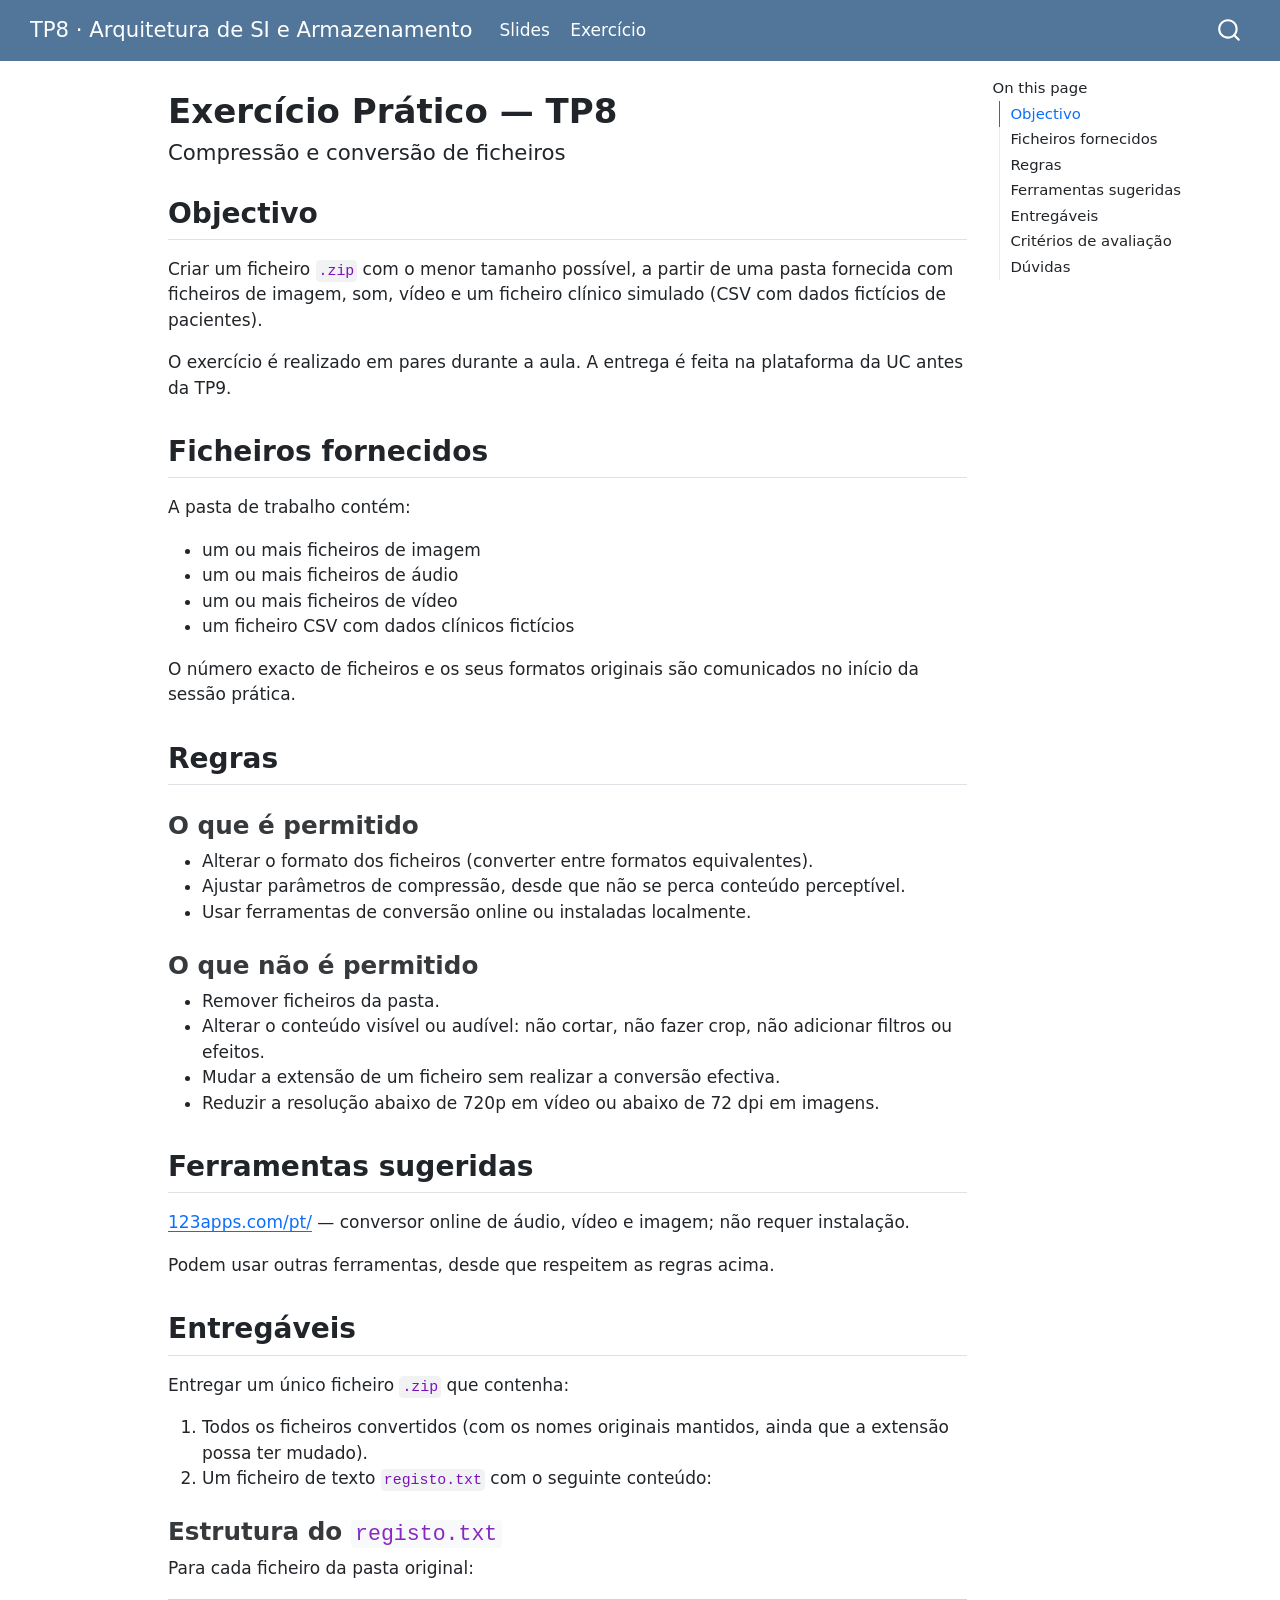
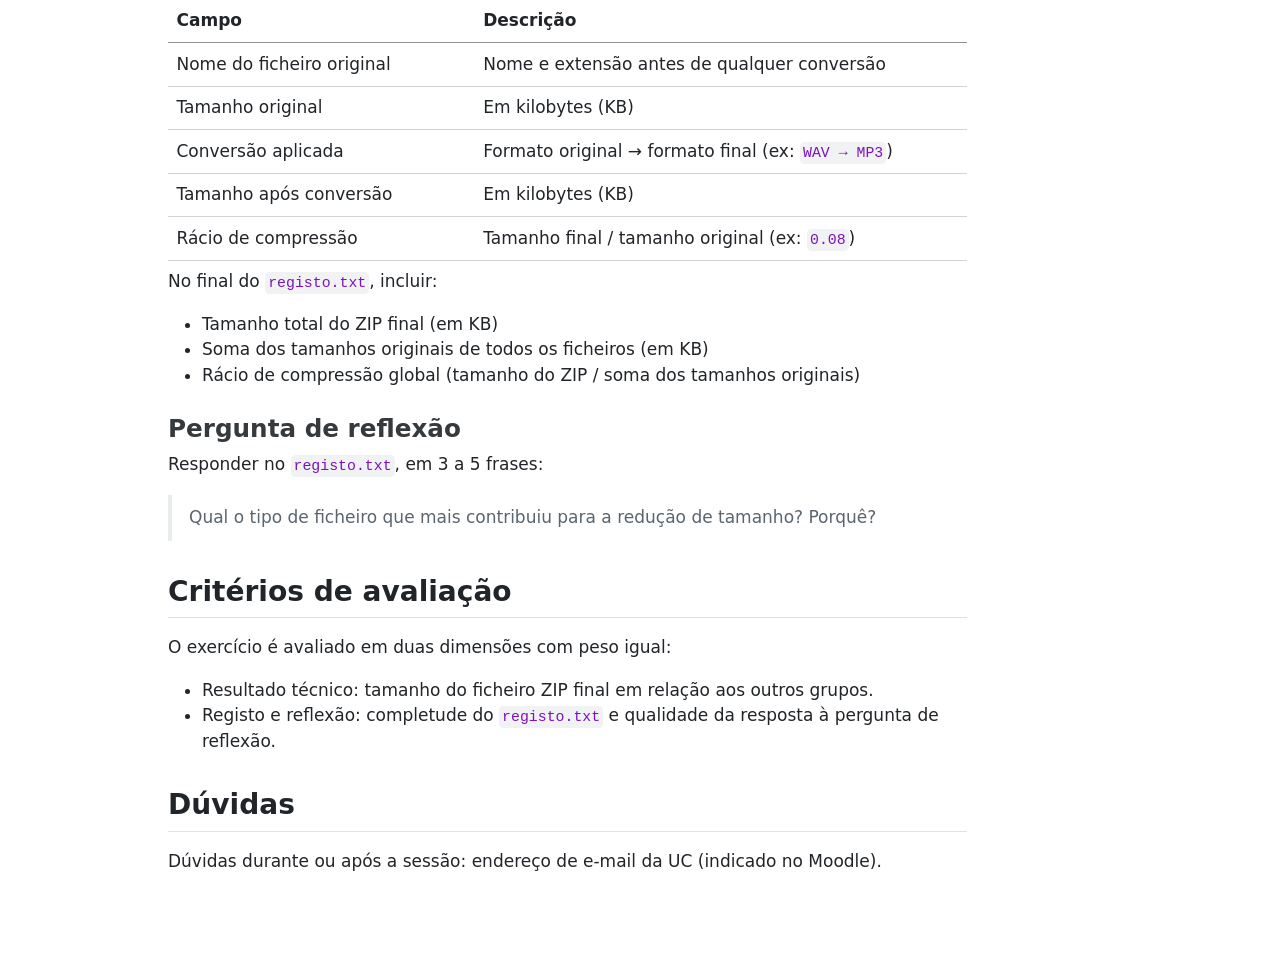
==== exercicio.html @ 9de099da "Built site for gh-pages" ====
<!DOCTYPE html>
<html xmlns="http://www.w3.org/1999/xhtml" lang="en" xml:lang="en"><head>

<meta charset="utf-8">
<meta name="generator" content="quarto-1.9.37">

<meta name="viewport" content="width=device-width, initial-scale=1.0, user-scalable=yes">


<title>Exercício Prático — TP8 – TP8 · Arquitetura de SI e Armazenamento</title>
<style>
/* Default styles provided by pandoc.
** See https://pandoc.org/MANUAL.html#variables-for-html for config info.
*/
code{white-space: pre-wrap;}
span.smallcaps{font-variant: small-caps;}
div.columns{display: flex; gap: min(4vw, 1.5em);}
div.column{flex: auto; overflow-x: auto;}
div.hanging-indent{margin-left: 1.5em; text-indent: -1.5em;}
ul.task-list{list-style: none;}
ul.task-list li input[type="checkbox"] {
  width: 0.8em;
  margin: 0 0.8em 0.2em -1em; /* quarto-specific, see https://github.com/quarto-dev/quarto-cli/issues/4556 */ 
  vertical-align: middle;
}
</style>


<script src="site_libs/quarto-nav/quarto-nav.js"></script>
<script src="site_libs/quarto-nav/headroom.min.js"></script>
<script src="site_libs/clipboard/clipboard.min.js"></script>
<script src="site_libs/quarto-search/autocomplete.umd.js"></script>
<script src="site_libs/quarto-search/fuse.min.js"></script>
<script src="site_libs/quarto-search/quarto-search.js"></script>
<meta name="quarto:offset" content="./">
<script src="site_libs/quarto-html/quarto.js" type="module"></script>
<script src="site_libs/quarto-html/tabsets/tabsets.js" type="module"></script>
<script src="site_libs/quarto-html/popper.min.js"></script>
<script src="site_libs/quarto-html/tippy.umd.min.js"></script>
<script src="site_libs/quarto-html/anchor.min.js"></script>
<link href="site_libs/quarto-html/tippy.css" rel="stylesheet">
<link href="site_libs/quarto-html/quarto-syntax-highlighting-7f8f88aac4f3542376d5c11b86a4c14d.css" rel="stylesheet" id="quarto-text-highlighting-styles">
<script src="site_libs/bootstrap/bootstrap.min.js"></script>
<link href="site_libs/bootstrap/bootstrap-icons.css" rel="stylesheet">
<link href="site_libs/bootstrap/bootstrap-244ce1b9ec229af56bb6f90d24b3371d.min.css" rel="stylesheet" append-hash="true" id="quarto-bootstrap" data-mode="light">
<script id="quarto-search-options" type="application/json">{
  "location": "navbar",
  "copy-button": false,
  "collapse-after": 3,
  "panel-placement": "end",
  "type": "overlay",
  "limit": 50,
  "keyboard-shortcut": [
    "f",
    "/",
    "s"
  ],
  "show-item-context": false,
  "language": {
    "search-no-results-text": "No results",
    "search-matching-documents-text": "matching documents",
    "search-copy-link-title": "Copy link to search",
    "search-hide-matches-text": "Hide additional matches",
    "search-more-match-text": "more match in this document",
    "search-more-matches-text": "more matches in this document",
    "search-clear-button-title": "Clear",
    "search-text-placeholder": "",
    "search-detached-cancel-button-title": "Cancel",
    "search-submit-button-title": "Submit",
    "search-label": "Search"
  }
}</script>


<link rel="stylesheet" href="custom.css">
</head>

<body class="nav-fixed quarto-light">

<div id="quarto-search-results"></div>
  <header id="quarto-header" class="headroom fixed-top">
    <nav class="navbar navbar-expand-lg " data-bs-theme="dark">
      <div class="navbar-container container-fluid">
      <div class="navbar-brand-container mx-auto">
    <a class="navbar-brand" href="./index.html">
    <span class="navbar-title">TP8 · Arquitetura de SI e Armazenamento</span>
    </a>
  </div>
            <div id="quarto-search" class="" title="Search"></div>
          <button class="navbar-toggler" type="button" data-bs-toggle="collapse" data-bs-target="#navbarCollapse" aria-controls="navbarCollapse" role="menu" aria-expanded="false" aria-label="Toggle navigation" onclick="if (window.quartoToggleHeadroom) { window.quartoToggleHeadroom(); }">
  <span class="navbar-toggler-icon"></span>
</button>
          <div class="collapse navbar-collapse" id="navbarCollapse">
            <ul class="navbar-nav navbar-nav-scroll me-auto">
  <li class="nav-item">
    <a class="nav-link" href="./index.html"> 
<span class="menu-text">Slides</span></a>
  </li>  
  <li class="nav-item">
    <a class="nav-link active" href="./exercicio.html" aria-current="page"> 
<span class="menu-text">Exercício</span></a>
  </li>  
</ul>
          </div> <!-- /navcollapse -->
            <div class="quarto-navbar-tools">
</div>
      </div> <!-- /container-fluid -->
    </nav>
</header>
<!-- content -->
<div id="quarto-content" class="quarto-container page-columns page-rows-contents page-layout-article page-navbar">
<!-- sidebar -->
<!-- margin-sidebar -->
    <div id="quarto-margin-sidebar" class="sidebar margin-sidebar">
        <nav id="TOC" role="doc-toc" class="toc-active">
    <h2 id="toc-title">On this page</h2>
   
  <ul>
  <li><a href="#objectivo" id="toc-objectivo" class="nav-link active" data-scroll-target="#objectivo">Objectivo</a></li>
  <li><a href="#ficheiros-fornecidos" id="toc-ficheiros-fornecidos" class="nav-link" data-scroll-target="#ficheiros-fornecidos">Ficheiros fornecidos</a></li>
  <li><a href="#regras" id="toc-regras" class="nav-link" data-scroll-target="#regras">Regras</a>
  <ul class="collapse">
  <li><a href="#o-que-é-permitido" id="toc-o-que-é-permitido" class="nav-link" data-scroll-target="#o-que-é-permitido">O que é permitido</a></li>
  <li><a href="#o-que-não-é-permitido" id="toc-o-que-não-é-permitido" class="nav-link" data-scroll-target="#o-que-não-é-permitido">O que não é permitido</a></li>
  </ul></li>
  <li><a href="#ferramentas-sugeridas" id="toc-ferramentas-sugeridas" class="nav-link" data-scroll-target="#ferramentas-sugeridas">Ferramentas sugeridas</a></li>
  <li><a href="#entregáveis" id="toc-entregáveis" class="nav-link" data-scroll-target="#entregáveis">Entregáveis</a>
  <ul class="collapse">
  <li><a href="#estrutura-do-registo.txt" id="toc-estrutura-do-registo.txt" class="nav-link" data-scroll-target="#estrutura-do-registo.txt">Estrutura do <code>registo.txt</code></a></li>
  <li><a href="#pergunta-de-reflexão" id="toc-pergunta-de-reflexão" class="nav-link" data-scroll-target="#pergunta-de-reflexão">Pergunta de reflexão</a></li>
  </ul></li>
  <li><a href="#critérios-de-avaliação" id="toc-critérios-de-avaliação" class="nav-link" data-scroll-target="#critérios-de-avaliação">Critérios de avaliação</a></li>
  <li><a href="#dúvidas" id="toc-dúvidas" class="nav-link" data-scroll-target="#dúvidas">Dúvidas</a></li>
  </ul>
</nav>
    </div>
<!-- main -->
<main class="content" id="quarto-document-content">

<header id="title-block-header" class="quarto-title-block default">
<div class="quarto-title">
<h1 class="title">Exercício Prático — TP8</h1>
<p class="subtitle lead">Compressão e conversão de ficheiros</p>
</div>



<div class="quarto-title-meta">

    
  
    
  </div>
  


</header>


<section id="objectivo" class="level2">
<h2 class="anchored" data-anchor-id="objectivo">Objectivo</h2>
<p>Criar um ficheiro <code>.zip</code> com o menor tamanho possível, a partir de uma pasta fornecida com ficheiros de imagem, som, vídeo e um ficheiro clínico simulado (CSV com dados fictícios de pacientes).</p>
<p>O exercício é realizado em pares durante a aula. A entrega é feita na plataforma da UC antes da TP9.</p>
</section>
<section id="ficheiros-fornecidos" class="level2">
<h2 class="anchored" data-anchor-id="ficheiros-fornecidos">Ficheiros fornecidos</h2>
<p>A pasta de trabalho contém:</p>
<ul>
<li>um ou mais ficheiros de imagem</li>
<li>um ou mais ficheiros de áudio</li>
<li>um ou mais ficheiros de vídeo</li>
<li>um ficheiro CSV com dados clínicos fictícios</li>
</ul>
<p>O número exacto de ficheiros e os seus formatos originais são comunicados no início da sessão prática.</p>
</section>
<section id="regras" class="level2">
<h2 class="anchored" data-anchor-id="regras">Regras</h2>
<section id="o-que-é-permitido" class="level3">
<h3 class="anchored" data-anchor-id="o-que-é-permitido">O que é permitido</h3>
<ul>
<li>Alterar o formato dos ficheiros (converter entre formatos equivalentes).</li>
<li>Ajustar parâmetros de compressão, desde que não se perca conteúdo perceptível.</li>
<li>Usar ferramentas de conversão online ou instaladas localmente.</li>
</ul>
</section>
<section id="o-que-não-é-permitido" class="level3">
<h3 class="anchored" data-anchor-id="o-que-não-é-permitido">O que não é permitido</h3>
<ul>
<li>Remover ficheiros da pasta.</li>
<li>Alterar o conteúdo visível ou audível: não cortar, não fazer crop, não adicionar filtros ou efeitos.</li>
<li>Mudar a extensão de um ficheiro sem realizar a conversão efectiva.</li>
<li>Reduzir a resolução abaixo de 720p em vídeo ou abaixo de 72 dpi em imagens.</li>
</ul>
</section>
</section>
<section id="ferramentas-sugeridas" class="level2">
<h2 class="anchored" data-anchor-id="ferramentas-sugeridas">Ferramentas sugeridas</h2>
<p><a href="https://123apps.com/pt/">123apps.com/pt/</a> — conversor online de áudio, vídeo e imagem; não requer instalação.</p>
<p>Podem usar outras ferramentas, desde que respeitem as regras acima.</p>
</section>
<section id="entregáveis" class="level2">
<h2 class="anchored" data-anchor-id="entregáveis">Entregáveis</h2>
<p>Entregar um único ficheiro <code>.zip</code> que contenha:</p>
<ol type="1">
<li>Todos os ficheiros convertidos (com os nomes originais mantidos, ainda que a extensão possa ter mudado).</li>
<li>Um ficheiro de texto <code>registo.txt</code> com o seguinte conteúdo:</li>
</ol>
<section id="estrutura-do-registo.txt" class="level3">
<h3 class="anchored" data-anchor-id="estrutura-do-registo.txt">Estrutura do <code>registo.txt</code></h3>
<p>Para cada ficheiro da pasta original:</p>
<table class="caption-top table">
<colgroup>
<col style="width: 38%">
<col style="width: 61%">
</colgroup>
<thead>
<tr class="header">
<th>Campo</th>
<th>Descrição</th>
</tr>
</thead>
<tbody>
<tr class="odd">
<td>Nome do ficheiro original</td>
<td>Nome e extensão antes de qualquer conversão</td>
</tr>
<tr class="even">
<td>Tamanho original</td>
<td>Em kilobytes (KB)</td>
</tr>
<tr class="odd">
<td>Conversão aplicada</td>
<td>Formato original → formato final (ex: <code>WAV → MP3</code>)</td>
</tr>
<tr class="even">
<td>Tamanho após conversão</td>
<td>Em kilobytes (KB)</td>
</tr>
<tr class="odd">
<td>Rácio de compressão</td>
<td>Tamanho final / tamanho original (ex: <code>0.08</code>)</td>
</tr>
</tbody>
</table>
<p>No final do <code>registo.txt</code>, incluir:</p>
<ul>
<li>Tamanho total do ZIP final (em KB)</li>
<li>Soma dos tamanhos originais de todos os ficheiros (em KB)</li>
<li>Rácio de compressão global (tamanho do ZIP / soma dos tamanhos originais)</li>
</ul>
</section>
<section id="pergunta-de-reflexão" class="level3">
<h3 class="anchored" data-anchor-id="pergunta-de-reflexão">Pergunta de reflexão</h3>
<p>Responder no <code>registo.txt</code>, em 3 a 5 frases:</p>
<blockquote class="blockquote">
<p>Qual o tipo de ficheiro que mais contribuiu para a redução de tamanho? Porquê?</p>
</blockquote>
</section>
</section>
<section id="critérios-de-avaliação" class="level2">
<h2 class="anchored" data-anchor-id="critérios-de-avaliação">Critérios de avaliação</h2>
<p>O exercício é avaliado em duas dimensões com peso igual:</p>
<ul>
<li>Resultado técnico: tamanho do ficheiro ZIP final em relação aos outros grupos.</li>
<li>Registo e reflexão: completude do <code>registo.txt</code> e qualidade da resposta à pergunta de reflexão.</li>
</ul>
</section>
<section id="dúvidas" class="level2">
<h2 class="anchored" data-anchor-id="dúvidas">Dúvidas</h2>
<p>Dúvidas durante ou após a sessão: endereço de e-mail da UC (indicado no Moodle).</p>


</section>

</main> <!-- /main -->
<script id="quarto-html-after-body" type="application/javascript">
  window.document.addEventListener("DOMContentLoaded", function (event) {
    const icon = "";
    const anchorJS = new window.AnchorJS();
    anchorJS.options = {
      placement: 'right',
      icon: icon
    };
    anchorJS.add('.anchored');
    const isCodeAnnotation = (el) => {
      for (const clz of el.classList) {
        if (clz.startsWith('code-annotation-')) {                     
          return true;
        }
      }
      return false;
    }
    const onCopySuccess = function(e) {
      // button target
      const button = e.trigger;
      // don't keep focus
      button.blur();
      // flash "checked"
      button.classList.add('code-copy-button-checked');
      var currentTitle = button.getAttribute("title");
      button.setAttribute("title", "Copied!");
      let tooltip;
      if (window.bootstrap) {
        button.setAttribute("data-bs-toggle", "tooltip");
        button.setAttribute("data-bs-placement", "left");
        button.setAttribute("data-bs-title", "Copied!");
        tooltip = new bootstrap.Tooltip(button, 
          { trigger: "manual", 
            customClass: "code-copy-button-tooltip",
            offset: [0, -8]});
        tooltip.show();    
      }
      setTimeout(function() {
        if (tooltip) {
          tooltip.hide();
          button.removeAttribute("data-bs-title");
          button.removeAttribute("data-bs-toggle");
          button.removeAttribute("data-bs-placement");
        }
        button.setAttribute("title", currentTitle);
        button.classList.remove('code-copy-button-checked');
      }, 1000);
      // clear code selection
      e.clearSelection();
    }
    const getTextToCopy = function(trigger) {
      const outerScaffold = trigger.parentElement.cloneNode(true);
      const codeEl = outerScaffold.querySelector('code');
      for (const childEl of codeEl.children) {
        if (isCodeAnnotation(childEl)) {
          childEl.remove();
        }
      }
      return codeEl.innerText;
    }
    const clipboard = new window.ClipboardJS('.code-copy-button:not([data-in-quarto-modal])', {
      text: getTextToCopy
    });
    clipboard.on('success', onCopySuccess);
    if (window.document.getElementById('quarto-embedded-source-code-modal')) {
      const clipboardModal = new window.ClipboardJS('.code-copy-button[data-in-quarto-modal]', {
        text: getTextToCopy,
        container: window.document.getElementById('quarto-embedded-source-code-modal')
      });
      clipboardModal.on('success', onCopySuccess);
    }
      var localhostRegex = new RegExp(/^(?:http|https):\/\/localhost\:?[0-9]*\//);
      var mailtoRegex = new RegExp(/^mailto:/);
        var filterRegex = new RegExp("https:\/\/SauDInoB\.github\.io\/res2526-tp8\/");
      var isInternal = (href) => {
          return filterRegex.test(href) || localhostRegex.test(href) || mailtoRegex.test(href);
      }
      // Inspect non-navigation links and adorn them if external
     var links = window.document.querySelectorAll('a[href]:not(.nav-link):not(.navbar-brand):not(.toc-action):not(.sidebar-link):not(.sidebar-item-toggle):not(.pagination-link):not(.no-external):not([aria-hidden]):not(.dropdown-item):not(.quarto-navigation-tool):not(.about-link)');
      for (var i=0; i<links.length; i++) {
        const link = links[i];
        if (!isInternal(link.href)) {
          // undo the damage that might have been done by quarto-nav.js in the case of
          // links that we want to consider external
          if (link.dataset.originalHref !== undefined) {
            link.href = link.dataset.originalHref;
          }
        }
      }
    function tippyHover(el, contentFn, onTriggerFn, onUntriggerFn) {
      const config = {
        allowHTML: true,
        maxWidth: 500,
        delay: 100,
        arrow: false,
        appendTo: function(el) {
            return el.parentElement;
        },
        interactive: true,
        interactiveBorder: 10,
        theme: 'quarto',
        placement: 'bottom-start',
      };
      if (contentFn) {
        config.content = contentFn;
      }
      if (onTriggerFn) {
        config.onTrigger = onTriggerFn;
      }
      if (onUntriggerFn) {
        config.onUntrigger = onUntriggerFn;
      }
      window.tippy(el, config); 
    }
    const noterefs = window.document.querySelectorAll('a[role="doc-noteref"]');
    for (var i=0; i<noterefs.length; i++) {
      const ref = noterefs[i];
      tippyHover(ref, function() {
        // use id or data attribute instead here
        let href = ref.getAttribute('data-footnote-href') || ref.getAttribute('href');
        try { href = new URL(href).hash; } catch {}
        const id = href.replace(/^#\/?/, "");
        const note = window.document.getElementById(id);
        if (note) {
          return note.innerHTML;
        } else {
          return "";
        }
      });
    }
    const xrefs = window.document.querySelectorAll('a.quarto-xref');
    const processXRef = (id, note) => {
      // Strip column container classes
      const stripColumnClz = (el) => {
        el.classList.remove("page-full", "page-columns");
        if (el.children) {
          for (const child of el.children) {
            stripColumnClz(child);
          }
        }
      }
      stripColumnClz(note)
      if (id === null || id.startsWith('sec-')) {
        // Special case sections, only their first couple elements
        const container = document.createElement("div");
        if (note.children && note.children.length > 2) {
          container.appendChild(note.children[0].cloneNode(true));
          for (let i = 1; i < note.children.length; i++) {
            const child = note.children[i];
            if (child.tagName === "P" && child.innerText === "") {
              continue;
            } else {
              container.appendChild(child.cloneNode(true));
              break;
            }
          }
          if (window.Quarto?.typesetMath) {
            window.Quarto.typesetMath(container);
          }
          return container.innerHTML
        } else {
          if (window.Quarto?.typesetMath) {
            window.Quarto.typesetMath(note);
          }
          return note.innerHTML;
        }
      } else {
        // Remove any anchor links if they are present
        const anchorLink = note.querySelector('a.anchorjs-link');
        if (anchorLink) {
          anchorLink.remove();
        }
        if (window.Quarto?.typesetMath) {
          window.Quarto.typesetMath(note);
        }
        if (note.classList.contains("callout")) {
          return note.outerHTML;
        } else {
          return note.innerHTML;
        }
      }
    }
    for (var i=0; i<xrefs.length; i++) {
      const xref = xrefs[i];
      tippyHover(xref, undefined, function(instance) {
        instance.disable();
        let url = xref.getAttribute('href');
        let hash = undefined; 
        if (url.startsWith('#')) {
          hash = url;
        } else {
          try { hash = new URL(url).hash; } catch {}
        }
        if (hash) {
          const id = hash.replace(/^#\/?/, "");
          const note = window.document.getElementById(id);
          if (note !== null) {
            try {
              const html = processXRef(id, note.cloneNode(true));
              instance.setContent(html);
            } finally {
              instance.enable();
              instance.show();
            }
          } else {
            // See if we can fetch this
            fetch(url.split('#')[0])
            .then(res => res.text())
            .then(html => {
              const parser = new DOMParser();
              const htmlDoc = parser.parseFromString(html, "text/html");
              const note = htmlDoc.getElementById(id);
              if (note !== null) {
                const html = processXRef(id, note);
                instance.setContent(html);
              } 
            }).finally(() => {
              instance.enable();
              instance.show();
            });
          }
        } else {
          // See if we can fetch a full url (with no hash to target)
          // This is a special case and we should probably do some content thinning / targeting
          fetch(url)
          .then(res => res.text())
          .then(html => {
            const parser = new DOMParser();
            const htmlDoc = parser.parseFromString(html, "text/html");
            const note = htmlDoc.querySelector('main.content');
            if (note !== null) {
              // This should only happen for chapter cross references
              // (since there is no id in the URL)
              // remove the first header
              if (note.children.length > 0 && note.children[0].tagName === "HEADER") {
                note.children[0].remove();
              }
              const html = processXRef(null, note);
              instance.setContent(html);
            } 
          }).finally(() => {
            instance.enable();
            instance.show();
          });
        }
      }, function(instance) {
      });
    }
        let selectedAnnoteEl;
        const selectorForAnnotation = ( cell, annotation) => {
          let cellAttr = 'data-code-cell="' + cell + '"';
          let lineAttr = 'data-code-annotation="' +  annotation + '"';
          const selector = 'span[' + cellAttr + '][' + lineAttr + ']';
          return selector;
        }
        const selectCodeLines = (annoteEl) => {
          const doc = window.document;
          const targetCell = annoteEl.getAttribute("data-target-cell");
          const targetAnnotation = annoteEl.getAttribute("data-target-annotation");
          const annoteSpan = window.document.querySelector(selectorForAnnotation(targetCell, targetAnnotation));
          const lines = annoteSpan.getAttribute("data-code-lines").split(",");
          const lineIds = lines.map((line) => {
            return targetCell + "-" + line;
          })
          let top = null;
          let height = null;
          let parent = null;
          if (lineIds.length > 0) {
              //compute the position of the single el (top and bottom and make a div)
              const el = window.document.getElementById(lineIds[0]);
              top = el.offsetTop;
              height = el.offsetHeight;
              parent = el.parentElement.parentElement;
            if (lineIds.length > 1) {
              const lastEl = window.document.getElementById(lineIds[lineIds.length - 1]);
              const bottom = lastEl.offsetTop + lastEl.offsetHeight;
              height = bottom - top;
            }
            if (top !== null && height !== null && parent !== null) {
              // cook up a div (if necessary) and position it 
              let div = window.document.getElementById("code-annotation-line-highlight");
              if (div === null) {
                div = window.document.createElement("div");
                div.setAttribute("id", "code-annotation-line-highlight");
                div.style.position = 'absolute';
                parent.appendChild(div);
              }
              div.style.top = top - 2 + "px";
              div.style.height = height + 4 + "px";
              div.style.left = 0;
              let gutterDiv = window.document.getElementById("code-annotation-line-highlight-gutter");
              if (gutterDiv === null) {
                gutterDiv = window.document.createElement("div");
                gutterDiv.setAttribute("id", "code-annotation-line-highlight-gutter");
                gutterDiv.style.position = 'absolute';
                const codeCell = window.document.getElementById(targetCell);
                const gutter = codeCell.querySelector('.code-annotation-gutter');
                gutter.appendChild(gutterDiv);
              }
              gutterDiv.style.top = top - 2 + "px";
              gutterDiv.style.height = height + 4 + "px";
            }
            selectedAnnoteEl = annoteEl;
          }
        };
        const unselectCodeLines = () => {
          const elementsIds = ["code-annotation-line-highlight", "code-annotation-line-highlight-gutter"];
          elementsIds.forEach((elId) => {
            const div = window.document.getElementById(elId);
            if (div) {
              div.remove();
            }
          });
          selectedAnnoteEl = undefined;
        };
          // Handle positioning of the toggle
      window.addEventListener(
        "resize",
        throttle(() => {
          elRect = undefined;
          if (selectedAnnoteEl) {
            selectCodeLines(selectedAnnoteEl);
          }
        }, 10)
      );
      function throttle(fn, ms) {
      let throttle = false;
      let timer;
        return (...args) => {
          if(!throttle) { // first call gets through
              fn.apply(this, args);
              throttle = true;
          } else { // all the others get throttled
              if(timer) clearTimeout(timer); // cancel #2
              timer = setTimeout(() => {
                fn.apply(this, args);
                timer = throttle = false;
              }, ms);
          }
        };
      }
        // Attach click handler to the DT
        const annoteDls = window.document.querySelectorAll('dt[data-target-cell]');
        for (const annoteDlNode of annoteDls) {
          annoteDlNode.addEventListener('click', (event) => {
            const clickedEl = event.target;
            if (clickedEl !== selectedAnnoteEl) {
              unselectCodeLines();
              const activeEl = window.document.querySelector('dt[data-target-cell].code-annotation-active');
              if (activeEl) {
                activeEl.classList.remove('code-annotation-active');
              }
              selectCodeLines(clickedEl);
              clickedEl.classList.add('code-annotation-active');
            } else {
              // Unselect the line
              unselectCodeLines();
              clickedEl.classList.remove('code-annotation-active');
            }
          });
        }
    const findCites = (el) => {
      const parentEl = el.parentElement;
      if (parentEl) {
        const cites = parentEl.dataset.cites;
        if (cites) {
          return {
            el,
            cites: cites.split(' ')
          };
        } else {
          return findCites(el.parentElement)
        }
      } else {
        return undefined;
      }
    };
    var bibliorefs = window.document.querySelectorAll('a[role="doc-biblioref"]');
    for (var i=0; i<bibliorefs.length; i++) {
      const ref = bibliorefs[i];
      const citeInfo = findCites(ref);
      if (citeInfo) {
        tippyHover(citeInfo.el, function() {
          var popup = window.document.createElement('div');
          citeInfo.cites.forEach(function(cite) {
            var citeDiv = window.document.createElement('div');
            citeDiv.classList.add('hanging-indent');
            citeDiv.classList.add('csl-entry');
            var biblioDiv = window.document.getElementById('ref-' + cite);
            if (biblioDiv) {
              citeDiv.innerHTML = biblioDiv.innerHTML;
            }
            popup.appendChild(citeDiv);
          });
          return popup.innerHTML;
        });
      }
    }
  });
  </script>
</div> <!-- /content -->




</body></html>
---- site_libs/quarto-html/tippy.css ----
.tippy-box[data-animation=fade][data-state=hidden]{opacity:0}[data-tippy-root]{max-width:calc(100vw - 10px)}.tippy-box{position:relative;background-color:#333;color:#fff;border-radius:4px;font-size:14px;line-height:1.4;white-space:normal;outline:0;transition-property:transform,visibility,opacity}.tippy-box[data-placement^=top]>.tippy-arrow{bottom:0}.tippy-box[data-placement^=top]>.tippy-arrow:before{bottom:-7px;left:0;border-width:8px 8px 0;border-top-color:initial;transform-origin:center top}.tippy-box[data-placement^=bottom]>.tippy-arrow{top:0}.tippy-box[data-placement^=bottom]>.tippy-arrow:before{top:-7px;left:0;border-width:0 8px 8px;border-bottom-color:initial;transform-origin:center bottom}.tippy-box[data-placement^=left]>.tippy-arrow{right:0}.tippy-box[data-placement^=left]>.tippy-arrow:before{border-width:8px 0 8px 8px;border-left-color:initial;right:-7px;transform-origin:center left}.tippy-box[data-placement^=right]>.tippy-arrow{left:0}.tippy-box[data-placement^=right]>.tippy-arrow:before{left:-7px;border-width:8px 8px 8px 0;border-right-color:initial;transform-origin:center right}.tippy-box[data-inertia][data-state=visible]{transition-timing-function:cubic-bezier(.54,1.5,.38,1.11)}.tippy-arrow{width:16px;height:16px;color:#333}.tippy-arrow:before{content:"";position:absolute;border-color:transparent;border-style:solid}.tippy-content{position:relative;padding:5px 9px;z-index:1}
---- site_libs/quarto-html/quarto-syntax-highlighting-7f8f88aac4f3542376d5c11b86a4c14d.css ----
/* quarto syntax highlight colors */
:root {
  --quarto-hl-ot-color: #003B4F;
  --quarto-hl-at-color: #657422;
  --quarto-hl-ss-color: #20794D;
  --quarto-hl-an-color: #5E5E5E;
  --quarto-hl-fu-color: #4758AB;
  --quarto-hl-st-color: #20794D;
  --quarto-hl-cf-color: #003B4F;
  --quarto-hl-op-color: #5E5E5E;
  --quarto-hl-er-color: #AD0000;
  --quarto-hl-bn-color: #AD0000;
  --quarto-hl-al-color: #AD0000;
  --quarto-hl-va-color: #111111;
  --quarto-hl-bu-color: inherit;
  --quarto-hl-ex-color: inherit;
  --quarto-hl-pp-color: #AD0000;
  --quarto-hl-in-color: #5E5E5E;
  --quarto-hl-vs-color: #20794D;
  --quarto-hl-wa-color: #5E5E5E;
  --quarto-hl-do-color: #5E5E5E;
  --quarto-hl-im-color: #00769E;
  --quarto-hl-ch-color: #20794D;
  --quarto-hl-dt-color: #AD0000;
  --quarto-hl-fl-color: #AD0000;
  --quarto-hl-co-color: #5E5E5E;
  --quarto-hl-cv-color: #5E5E5E;
  --quarto-hl-cn-color: #8f5902;
  --quarto-hl-sc-color: #5E5E5E;
  --quarto-hl-dv-color: #AD0000;
  --quarto-hl-kw-color: #003B4F;
}

/* other quarto variables */
:root {
  --quarto-font-monospace: SFMono-Regular, Menlo, Monaco, Consolas, "Liberation Mono", "Courier New", monospace;
}

/* syntax highlight based on Pandoc's rules */
pre > code.sourceCode > span {
  color: #003B4F;
}

code.sourceCode > span {
  color: #003B4F;
}

div.sourceCode,
div.sourceCode pre.sourceCode {
  color: #003B4F;
}

/* Normal */
code span {
  color: #003B4F;
}

/* Alert */
code span.al {
  color: #AD0000;
  font-style: inherit;
}

/* Annotation */
code span.an {
  color: #5E5E5E;
  font-style: inherit;
}

/* Attribute */
code span.at {
  color: #657422;
  font-style: inherit;
}

/* BaseN */
code span.bn {
  color: #AD0000;
  font-style: inherit;
}

/* BuiltIn */
code span.bu {
  font-style: inherit;
}

/* ControlFlow */
code span.cf {
  color: #003B4F;
  font-weight: bold;
  font-style: inherit;
}

/* Char */
code span.ch {
  color: #20794D;
  font-style: inherit;
}

/* Constant */
code span.cn {
  color: #8f5902;
  font-style: inherit;
}

/* Comment */
code span.co {
  color: #5E5E5E;
  font-style: inherit;
}

/* CommentVar */
code span.cv {
  color: #5E5E5E;
  font-style: italic;
}

/* Documentation */
code span.do {
  color: #5E5E5E;
  font-style: italic;
}

/* DataType */
code span.dt {
  color: #AD0000;
  font-style: inherit;
}

/* DecVal */
code span.dv {
  color: #AD0000;
  font-style: inherit;
}

/* Error */
code span.er {
  color: #AD0000;
  font-style: inherit;
}

/* Extension */
code span.ex {
  font-style: inherit;
}

/* Float */
code span.fl {
  color: #AD0000;
  font-style: inherit;
}

/* Function */
code span.fu {
  color: #4758AB;
  font-style: inherit;
}

/* Import */
code span.im {
  color: #00769E;
  font-style: inherit;
}

/* Information */
code span.in {
  color: #5E5E5E;
  font-style: inherit;
}

/* Keyword */
code span.kw {
  color: #003B4F;
  font-weight: bold;
  font-style: inherit;
}

/* Operator */
code span.op {
  color: #5E5E5E;
  font-style: inherit;
}

/* Other */
code span.ot {
  color: #003B4F;
  font-style: inherit;
}

/* Preprocessor */
code span.pp {
  color: #AD0000;
  font-style: inherit;
}

/* SpecialChar */
code span.sc {
  color: #5E5E5E;
  font-style: inherit;
}

/* SpecialString */
code span.ss {
  color: #20794D;
  font-style: inherit;
}

/* String */
code span.st {
  color: #20794D;
  font-style: inherit;
}

/* Variable */
code span.va {
  color: #111111;
  font-style: inherit;
}

/* VerbatimString */
code span.vs {
  color: #20794D;
  font-style: inherit;
}

/* Warning */
code span.wa {
  color: #5E5E5E;
  font-style: italic;
}

.prevent-inlining {
  content: "</";
}

/*# sourceMappingURL=789ad8cd35626ba772517505b42a116e.css.map */
---- custom.css ----
@import url('https://fonts.googleapis.com/css2?family=IBM+Plex+Mono:ital,wght@0,100;0,200;0,300;0,400;0,500;0,600;0,700;1,100;1,200;1,300;1,400;1,500;1,600;1,700&family=IBM+Plex+Sans:ital,wght@0,100..700;1,100..700&display=swap');

:root {
  --color-deepnavy:  #2C3E50;
  --color-warmtaupe: #C4A57B;
  --color-softsage:  #7A9B9E;
  --color-cream:     #F5F1E8;
  --color-warmgrey:  #8B7B6B;
}

.reveal,
.reveal p,
.reveal li,
.reveal td,
.reveal th,
.reveal blockquote {
  font-family: 'IBM Plex Sans', sans-serif;
  letter-spacing: -0.01em;
  line-height: 1.65;
  text-rendering: optimizeLegibility;
}

.reveal h1,
.reveal h2,
.reveal h3,
.reveal h4 {
  font-family: 'IBM Plex Sans', sans-serif;
  font-weight: 600;
  letter-spacing: -0.03em;
  color: var(--color-deepnavy);
}

.reveal code,
.reveal pre,
.reveal pre code {
  font-family: 'IBM Plex Mono', monospace;
  letter-spacing: 0;
}

.reveal a {
  color: var(--color-softsage);
  text-decoration: underline;
}
.reveal a:hover {
  color: var(--color-warmtaupe);
}

.reveal blockquote {
  border-left: 3px solid var(--color-warmtaupe);
  padding-left: 1em;
  color: var(--color-warmgrey);
  font-style: italic;
  background: none;
  box-shadow: none;
}

.reveal .slides section {
  font-size: 0.82em;
}

.reveal pre {
  font-size: 0.78em;
  line-height: 1.45;
}

.reveal table {
  font-size: 0.80em;
}

.reveal ul,
.reveal ol {
  line-height: 1.55;
}

.reveal .callout {
  font-size: 0.82em;
  border-left-color: var(--color-warmtaupe);
}
.reveal .callout-tip {
  border-left-color: var(--color-softsage) !important;
}

.reveal .slide-number,
.reveal .slide-number a {
  text-decoration: none;
  color: var(--color-warmgrey);
}
.reveal .footer {
  font-size: 0.55em;
  color: var(--color-warmgrey);
  letter-spacing: -0.01em;
}
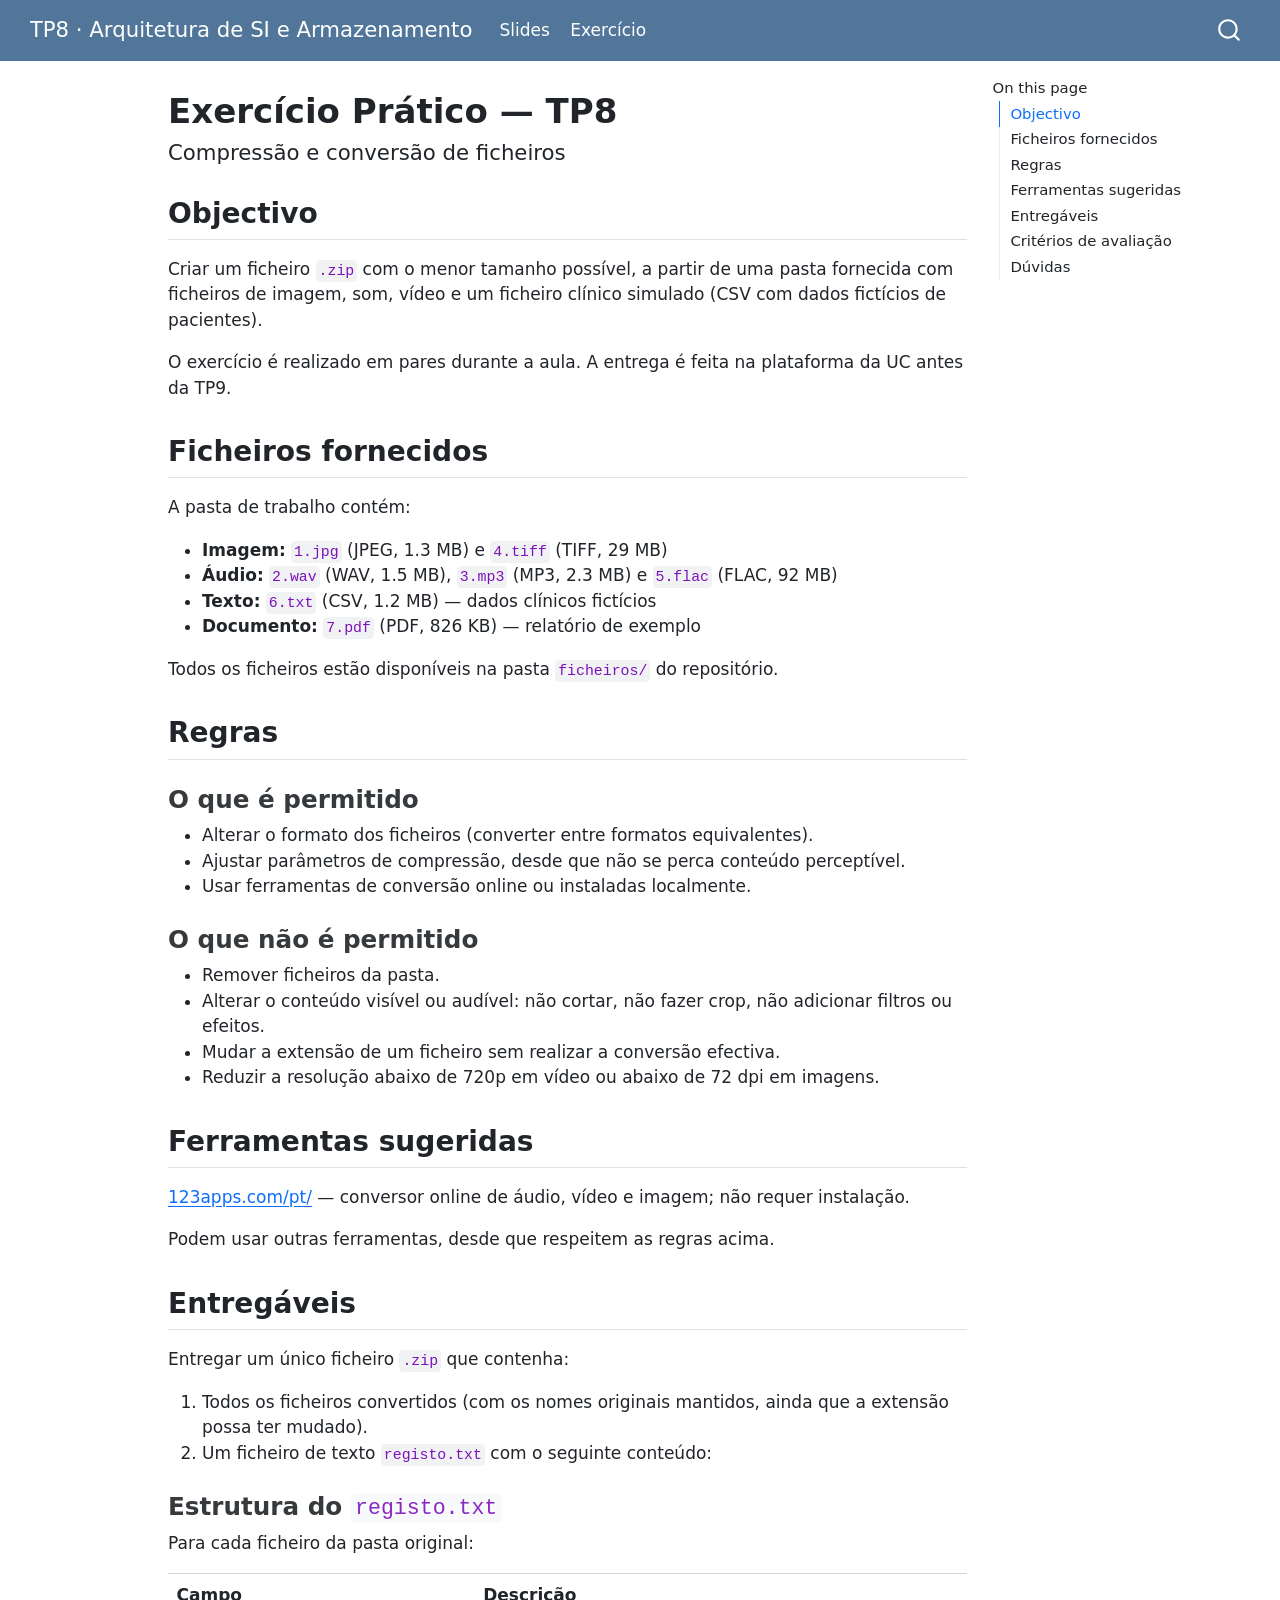
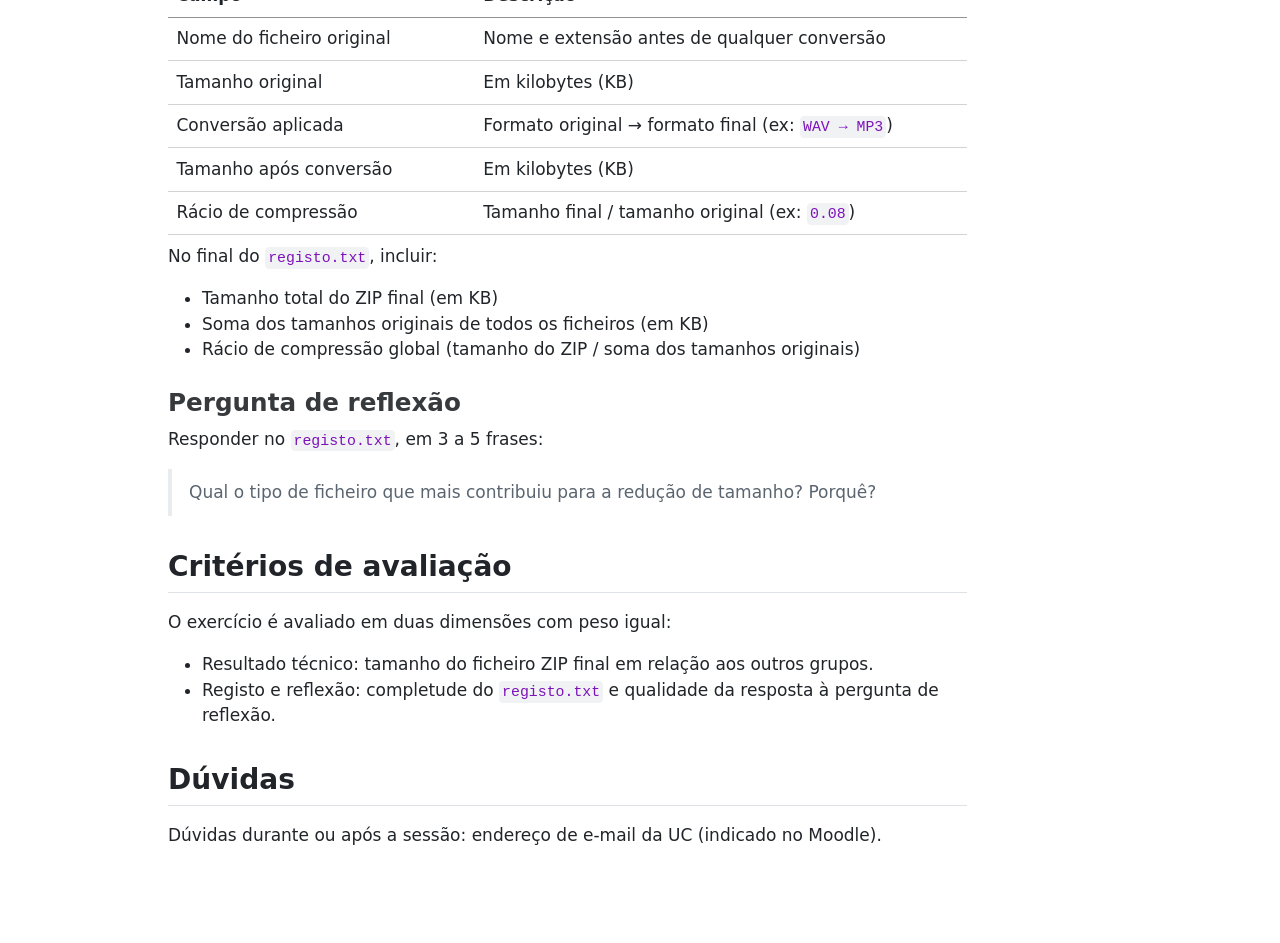
==== commit ccf9dbbc: "Built site for gh-pages" ====
--- a/exercicio.html
+++ b/exercicio.html
@@ -166,12 +166,12 @@
 <h2 class="anchored" data-anchor-id="ficheiros-fornecidos">Ficheiros fornecidos</h2>
 <p>A pasta de trabalho contém:</p>
 <ul>
-<li>um ou mais ficheiros de imagem</li>
-<li>um ou mais ficheiros de áudio</li>
-<li>um ou mais ficheiros de vídeo</li>
-<li>um ficheiro CSV com dados clínicos fictícios</li>
+<li><strong>Imagem:</strong> <code>1.jpg</code> (JPEG, 1.3 MB) e <code>4.tiff</code> (TIFF, 29 MB)</li>
+<li><strong>Áudio:</strong> <code>2.wav</code> (WAV, 1.5 MB), <code>3.mp3</code> (MP3, 2.3 MB) e <code>5.flac</code> (FLAC, 92 MB)</li>
+<li><strong>Texto:</strong> <code>6.txt</code> (CSV, 1.2 MB) — dados clínicos fictícios</li>
+<li><strong>Documento:</strong> <code>7.pdf</code> (PDF, 826 KB) — relatório de exemplo</li>
 </ul>
-<p>O número exacto de ficheiros e os seus formatos originais são comunicados no início da sessão prática.</p>
+<p>Todos os ficheiros estão disponíveis na pasta <code>ficheiros/</code> do repositório.</p>
 </section>
 <section id="regras" class="level2">
 <h2 class="anchored" data-anchor-id="regras">Regras</h2>
